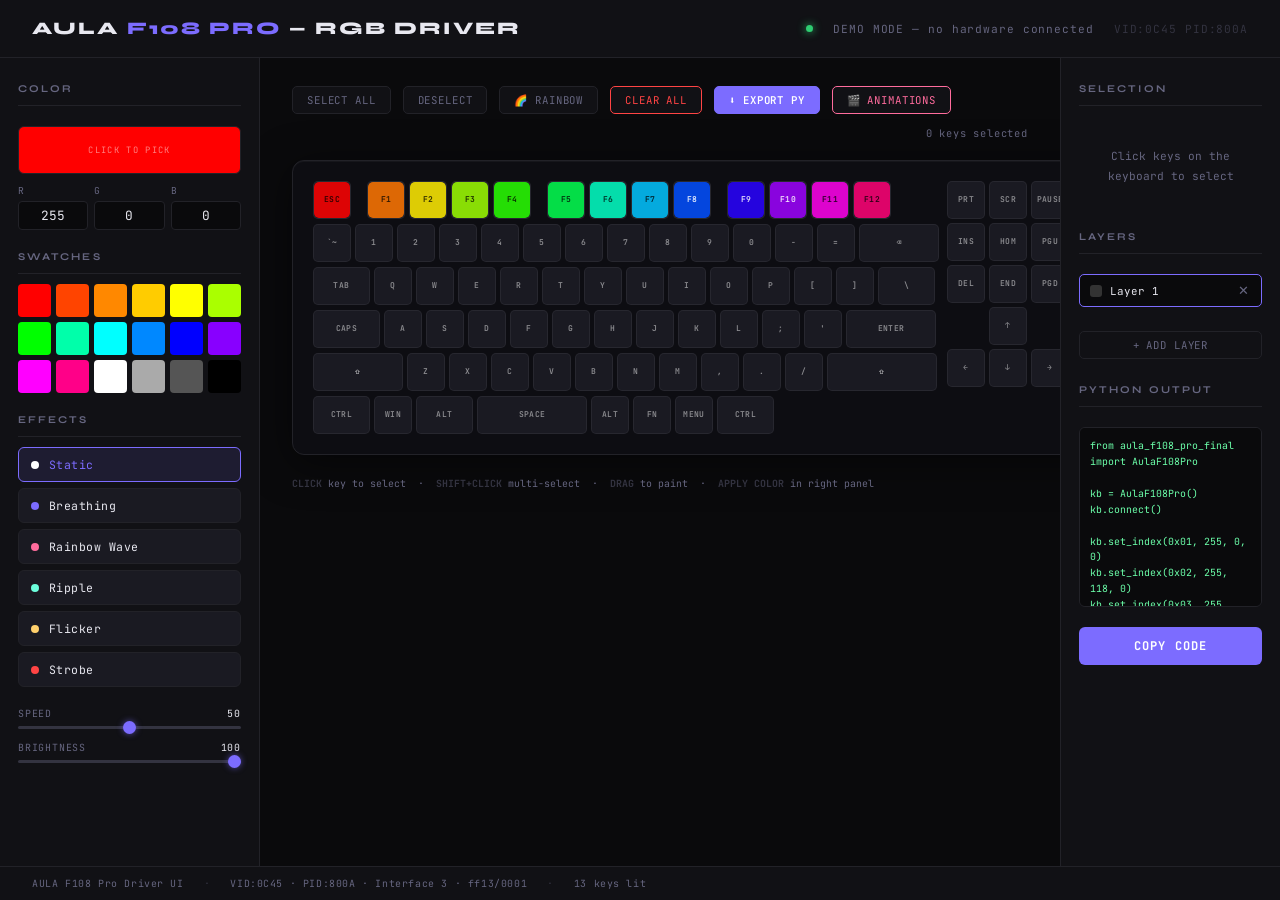
==== index.html @ 21dea111 "first publish of the custom driver" ====
<!DOCTYPE html>
<html lang="en">

<head>
    <meta charset="UTF-8">
    <meta name="viewport" content="width=device-width, initial-scale=1.0">
    <title>AULA F108 Pro — RGB Driver</title>
    <link rel="stylesheet" href="main.css">
    <link rel="stylesheet" href="anim.css">
</head>

<body>

    <header>
        <div class="logo">AULA <span>F108 Pro</span> — RGB Driver</div>
        <div class="status-bar">
            <div class="status-dot"></div>
            <span id="conn-status">DEMO MODE — no hardware connected</span>
            <span class="footer-tag">VID:0C45 PID:800A</span>
        </div>
    </header>

    <main>
        <!-- LEFT: Color tools -->
        <div class="panel">
            <div class="panel-title">Color</div>

            <div class="color-picker-wrap">
                <div class="color-preview" id="colorPreview" onclick="document.getElementById('colorInput').click()">
                    <input type="color" id="colorInput" value="#ff0000">
                </div>
                <div class="rgb-row">
                    <div class="rgb-input"><label>R</label><input type="number" id="rVal" min="0" max="255" value="255"></div>
                    <div class="rgb-input"><label>G</label><input type="number" id="gVal" min="0" max="255" value="0"></div>
                    <div class="rgb-input"><label>B</label><input type="number" id="bVal" min="0" max="255" value="0"></div>
                </div>
            </div>

            <div>
                <div class="panel-title" style="margin-bottom:10px">Swatches</div>
                <div class="swatch-grid" id="swatchGrid"></div>
            </div>

            <div>
                <div class="panel-title" style="margin-bottom:10px">Effects</div>
                <div class="effect-list">
                    <button class="effect-btn active" data-effect="static" onclick="setEffect(this)">
                        <div class="effect-dot" style="background:#fff"></div>Static
                    </button>
                    <button class="effect-btn" data-effect="breathing" onclick="setEffect(this)">
                        <div class="effect-dot" style="background:#7c6cff"></div>Breathing
                    </button>
                    <button class="effect-btn" data-effect="wave" onclick="setEffect(this)">
                        <div class="effect-dot" style="background:#ff6c9d"></div>Rainbow Wave
                    </button>
                    <button class="effect-btn" data-effect="ripple" onclick="setEffect(this)">
                        <div class="effect-dot" style="background:#6cffdd"></div>Ripple
                    </button>
                    <button class="effect-btn" data-effect="flicker" onclick="setEffect(this)">
                        <div class="effect-dot" style="background:#ffd06c"></div>Flicker
                    </button>
                    <button class="effect-btn" data-effect="strobe" onclick="setEffect(this)">
                        <div class="effect-dot" style="background:#ff4444"></div>Strobe
                    </button>
                </div>
            </div>

            <div class="slider-group">
                <div class="slider-row">
                    <label>SPEED <span id="speedVal">50</span></label>
                    <input type="range" id="speedSlider" min="0" max="100" value="50"
                        oninput="document.getElementById('speedVal').textContent=this.value">
                </div>
                <div class="slider-row">
                    <label>BRIGHTNESS <span id="brightVal">100</span></label>
                    <input type="range" id="brightSlider" min="0" max="100" value="100"
                        oninput="document.getElementById('brightVal').textContent=this.value">
                </div>
            </div>
        </div>

        <!-- CENTER: Keyboard -->
        <div class="kb-area">
            <div class="kb-toolbar">
                <button class="tb-btn" onclick="selectAll()">SELECT ALL</button>
                <button class="tb-btn" onclick="clearSelection()">DESELECT</button>
                <button class="tb-btn" onclick="applyRainbow()">🌈 RAINBOW</button>
                <button class="tb-btn danger" onclick="clearAll()">CLEAR ALL</button>
                <button class="tb-btn primary" onclick="exportConfig()">⬇ EXPORT PY</button>
                <span class="selection-info" id="selInfo">0 keys selected</span>
            </div>

            <div class="keyboard" id="keyboard"></div>

            <div style="font-size:0.62rem;color:var(--dim);line-height:1.8">
                <b style="color:var(--muted)">CLICK</b> key to select &nbsp;·&nbsp;
                <b style="color:var(--muted)">SHIFT+CLICK</b> multi-select &nbsp;·&nbsp;
                <b style="color:var(--muted)">DRAG</b> to paint &nbsp;·&nbsp;
                <b style="color:var(--muted)">APPLY COLOR</b> in right panel
            </div>
        </div>

        <!-- RIGHT: Selection & output -->
        <div class="panel">
            <div class="panel-title">Selection</div>
            <div id="selPanel">
                <div class="sel-empty">Click keys on the<br>keyboard to select</div>
            </div>

            <div class="panel-title" style="margin-top:4px">Layers</div>
            <div class="layer-list" id="layerList"></div>
            <button class="tb-btn" style="width:100%;margin-top:4px" onclick="addLayer()">+ ADD LAYER</button>

            <div class="panel-title" style="margin-top:4px">Python Output</div>
            <textarea id="pyOutput" readonly style="
                background:var(--bg);border:1px solid var(--border);border-radius:6px;
                color:#6cffaa;font-family:inherit;font-size:0.62rem;padding:10px;
                resize:none;height:180px;width:100%;line-height:1.6;outline:none;
            "></textarea>
            <button class="apply-btn" onclick="copyPython()">COPY CODE</button>
        </div>
    </main>

    <footer>
        <span>AULA F108 Pro Driver UI</span>
        <span class="footer-tag">·</span>
        <span>VID:0C45 · PID:800A · Interface 3 · ff13/0001</span>
        <span class="footer-tag">·</span>
        <span id="colorCount">0 keys lit</span>
    </footer>

    <div id="toast"></div>

    <!-- Animation panel -->
    <div id="animPanel">
        <div class="anim-modal">
            <div class="anim-header">
                <h2>Animation <span>Editor</span></h2>
                <div style="font-size:0.62rem;color:var(--dim)" id="animFrameCount">0 frames</div>
                <button class="tb-btn" onclick="closeAnimPanel()" style="margin-left:8px">✕ CLOSE</button>
            </div>
            <div class="anim-body">
                <div class="anim-main">
                    <!-- Timeline -->
                    <div class="timeline-wrap">
                        <div class="timeline-label">
                            <span>FRAMES</span>
                            <span id="totalDurationLabel" style="color:var(--text)">0ms total</span>
                        </div>
                        <div class="timeline" id="animTimeline">
                            <button class="add-frame-btn" onclick="addFrame()" title="Add frame">+</button>
                        </div>
                    </div>
                    <!-- Mini keyboard -->
                    <div class="anim-kb-area">
                        <div style="font-size:0.62rem;color:var(--dim)">
                            Click a frame above, then paint keys below. Uses current color picker color.
                        </div>
                        <div class="mini-keyboard" id="miniKeyboard"></div>
                    </div>
                </div>

                <!-- Side panel -->
                <div class="anim-side">
                    <div>
                        <div class="panel-title" style="margin-bottom:10px">Frame Settings</div>
                        <div class="duration-row">
                            <label>DURATION</label>
                            <input type="number" id="frameDuration" min="16" max="9999" value="100"
                                oninput="updateFrameDuration()">
                            <span>ms</span>
                        </div>
                        <div style="font-size:0.6rem;color:var(--dim);margin-top:6px">16ms = ~60fps &nbsp;·&nbsp; 33ms = ~30fps</div>
                    </div>

                    <div style="margin-top:12px">
                        <label style="font-size:0.62rem;color:var(--dim)">FRAME COLOR</label>
                        <div style="display:flex;gap:6px;align-items:center;margin-top:4px">
                            <input type="color" id="animColorPicker" value="#ff0000"
                                style="width:36px;height:28px;border:none;background:none;cursor:pointer">
                            <span id="animColorPreview"
                                style="width:20px;height:20px;border-radius:4px;border:1px solid var(--border);background:#ff0000"></span>
                        </div>
                    </div>

                    <div class="frame-actions">
                        <div class="panel-title" style="margin-bottom:8px">Frame Tools</div>
                        <button class="tb-btn" onclick="duplicateFrame()">DUPLICATE FRAME</button>
                        <button class="tb-btn" onclick="clearFrame()">CLEAR FRAME</button>
                        <button class="tb-btn" onclick="copyFromMain()">COPY FROM MAIN VIEW</button>
                        <button class="tb-btn danger" onclick="deleteFrame()">DELETE FRAME</button>
                    </div>

                    <div>
                        <div class="panel-title" style="margin-bottom:10px">Playback</div>
                        <div class="loop-row">
                            <input type="checkbox" id="loopAnim" checked>
                            <label for="loopAnim">Loop animation</label>
                        </div>
                        <div style="height:8px"></div>
                        <div class="playback-controls">
                            <button class="play-btn" id="playBtn" onclick="togglePreview()">▶ PREVIEW</button>
                        </div>
                        <div style="font-size:0.6rem;color:var(--dim);margin-top:6px" id="playStatus">Stopped</div>
                    </div>

                    <div>
                        <div class="panel-title" style="margin-bottom:10px">Save Animation</div>
                        <input type="text" class="anim-name-input" id="animNameInput" placeholder="Animation name..."
                            value="My Animation">
                        <div style="height:8px"></div>
                        <button class="apply-btn" onclick="saveAnimation()" style="font-size:0.68rem">SAVE TO FILE (JSON)</button>
                    </div>

                    <div>
                        <div class="panel-title" style="margin-bottom:10px">Load Animation</div>
                        <button class="tb-btn" style="width:100%;margin-bottom:8px"
                            onclick="document.getElementById('loadFileInput').click()">📂 LOAD JSON FILE</button>
                        <input type="file" id="loadFileInput" accept=".json" style="display:none"
                            onchange="loadAnimationFile(event)">
                        <div id="savedAnimList" style="display:flex;flex-direction:column;gap:5px"></div>
                    </div>

                    <div>
                        <div class="panel-title" style="margin-bottom:8px">Export Python</div>
                        <textarea id="animPyOutput" readonly style="
                            background:var(--bg);border:1px solid var(--border);border-radius:6px;
                            color:#6cffaa;font-family:inherit;font-size:0.58rem;padding:8px;
                            resize:none;height:120px;width:100%;line-height:1.6;outline:none;
                        "></textarea>
                        <button class="tb-btn" style="width:100%;margin-top:6px" onclick="copyAnimPython()">COPY CODE</button>
                    </div>
                </div>
            </div>
        </div>
    </div>

    <!-- Scripts: load order matters — layout data first, then main logic, then anim -->
    <script src="layout.js"></script>
    <script src="main.js"></script>
    <script src="anim.js"></script>

</body>
</html>
---- main.css ----
@import url('https://fonts.googleapis.com/css2?family=JetBrains+Mono:wght@300;400;600;700&family=Syne:wght@400;700;800&display=swap');

    :root {
        --bg: #0a0a0c;
        --surface: #111115;
        --border: #222228;
        --muted: #333340;
        --text: #e8e8f0;
        --dim: #666680;
        --accent: #7c6cff;
        --accent2: #ff6c9d;
        --key-off: #1a1a22;
        --key-hover: #25252f;
    }

    * {
        box-sizing: border-box;
        margin: 0;
        padding: 0;
    }

    body {
        background: var(--bg);
        color: var(--text);
        font-family: 'JetBrains Mono', monospace;
        min-height: 100vh;
        display: flex;
        flex-direction: column;
        overflow-x: hidden;
    }

    /* ── Header ── */
    header {
        display: flex;
        align-items: center;
        justify-content: space-between;
        padding: 18px 32px;
        border-bottom: 1px solid var(--border);
        background: var(--surface);
    }

    .logo {
        font-family: 'Syne', sans-serif;
        font-weight: 800;
        font-size: 1.1rem;
        letter-spacing: 0.12em;
        text-transform: uppercase;
    }

    .logo span {
        color: var(--accent);
    }

    .status-bar {
        display: flex;
        align-items: center;
        gap: 20px;
        font-size: 0.7rem;
        color: var(--dim);
        letter-spacing: 0.08em;
    }

    .status-dot {
        width: 7px;
        height: 7px;
        border-radius: 50%;
        background: #2ecc71;
        box-shadow: 0 0 8px #2ecc71;
        animation: pulse 2s infinite;
    }

    @keyframes pulse {

        0%,
        100% {
            opacity: 1
        }

        50% {
            opacity: 0.4
        }
    }

    /* ── Main layout ── */
    main {
        flex: 1;
        display: grid;
        grid-template-columns: 260px 1fr 220px;
        gap: 0;
        height: calc(100vh - 57px);
    }

    /* ── Sidebar panels ── */
    .panel {
        background: var(--surface);
        border-right: 1px solid var(--border);
        padding: 24px 18px;
        overflow-y: auto;
        display: flex;
        flex-direction: column;
        gap: 20px;
    }

    .panel:last-child {
        border-right: none;
        border-left: 1px solid var(--border);
    }

    .panel-title {
        font-family: 'Syne', sans-serif;
        font-size: 0.65rem;
        font-weight: 700;
        letter-spacing: 0.2em;
        text-transform: uppercase;
        color: var(--dim);
        padding-bottom: 10px;
        border-bottom: 1px solid var(--border);
    }

    /* ── Color picker ── */
    .color-picker-wrap {
        display: flex;
        flex-direction: column;
        gap: 10px;
    }

    .color-preview {
        height: 48px;
        border-radius: 6px;
        background: #ff0000;
        border: 1px solid var(--border);
        transition: background 0.15s;
        cursor: pointer;
        position: relative;
        overflow: hidden;
    }

    .color-preview::after {
        content: 'CLICK TO PICK';
        position: absolute;
        inset: 0;
        display: flex;
        align-items: center;
        justify-content: center;
        font-size: 0.55rem;
        letter-spacing: 0.15em;
        color: rgba(255, 255, 255, 0.5);
    }

    input[type=color] {
        opacity: 0;
        position: absolute;
        width: 1px;
        height: 1px;
    }

    .rgb-row {
        display: grid;
        grid-template-columns: 1fr 1fr 1fr;
        gap: 6px;
    }

    .rgb-input {
        display: flex;
        flex-direction: column;
        gap: 4px;
    }

    .rgb-input label {
        font-size: 0.6rem;
        color: var(--dim);
        letter-spacing: 0.1em;
    }

    .rgb-input input[type=number] {
        background: var(--bg);
        border: 1px solid var(--border);
        border-radius: 4px;
        color: var(--text);
        font-family: inherit;
        font-size: 0.8rem;
        padding: 5px 8px;
        width: 100%;
        text-align: center;
        -moz-appearance: textfield;
    }

    .rgb-input input::-webkit-inner-spin-button {
        display: none;
    }

    .rgb-input input:focus {
        outline: none;
        border-color: var(--accent);
    }

    /* ── Swatches ── */
    .swatch-grid {
        display: grid;
        grid-template-columns: repeat(6, 1fr);
        gap: 5px;
    }

    .swatch {
        aspect-ratio: 1;
        border-radius: 4px;
        cursor: pointer;
        border: 2px solid transparent;
        transition: transform 0.1s, border-color 0.1s;
    }

    .swatch:hover {
        transform: scale(1.15);
        border-color: rgba(255, 255, 255, 0.3);
    }

    /* ── Effect presets ── */
    .effect-list {
        display: flex;
        flex-direction: column;
        gap: 6px;
    }

    .effect-btn {
        background: var(--key-off);
        border: 1px solid var(--border);
        border-radius: 6px;
        color: var(--text);
        font-family: inherit;
        font-size: 0.72rem;
        padding: 9px 12px;
        cursor: pointer;
        text-align: left;
        display: flex;
        align-items: center;
        gap: 10px;
        letter-spacing: 0.04em;
        transition: background 0.15s, border-color 0.15s;
    }

    .effect-btn:hover {
        background: var(--key-hover);
        border-color: var(--accent);
    }

    .effect-btn.active {
        border-color: var(--accent);
        background: rgba(124, 108, 255, 0.12);
        color: var(--accent);
    }

    .effect-dot {
        width: 8px;
        height: 8px;
        border-radius: 50%;
        flex-shrink: 0;
    }

    /* ── Keyboard area ── */
    .kb-area {
        padding: 28px 32px;
        display: flex;
        flex-direction: column;
        gap: 20px;
        background: var(--bg);
        overflow: hidden;
    }

    .kb-toolbar {
        display: flex;
        align-items: center;
        gap: 12px;
        flex-wrap: wrap;
    }

    .tb-btn {
        background: var(--surface);
        border: 1px solid var(--border);
        border-radius: 5px;
        color: var(--dim);
        font-family: inherit;
        font-size: 0.67rem;
        padding: 6px 14px;
        cursor: pointer;
        letter-spacing: 0.08em;
        transition: all 0.15s;
    }

    .tb-btn:hover {
        color: var(--text);
        border-color: var(--muted);
    }

    .tb-btn.primary {
        background: var(--accent);
        border-color: var(--accent);
        color: #fff;
        font-weight: 600;
    }

    .tb-btn.primary:hover {
        background: #9080ff;
    }

    .tb-btn.danger {
        border-color: #ff4444;
        color: #ff4444;
    }

    .tb-btn.danger:hover {
        background: rgba(255, 68, 68, 0.1);
    }

    .selection-info {
        margin-left: auto;
        font-size: 0.65rem;
        color: var(--dim);
        letter-spacing: 0.08em;
    }

    /* ── Keyboard layout ── */
    .keyboard {
        background: #0d0d12;
        border: 1px solid var(--border);
        border-radius: 12px;
        padding: 20px;
        display: flex;
        flex-direction: column;
        gap: 5px;
        width: fit-content;
        box-shadow: 0 8px 40px rgba(0, 0, 0, 0.5), inset 0 1px 0 rgba(255, 255, 255, 0.04);
    }

    .kb-row {
        display: flex;
        gap: 4px;
        align-items: flex-end;
    }

    /* ── Keys ── */
    .key {
        height: 38px;
        min-width: 38px;
        border-radius: 5px;
        cursor: pointer;
        position: relative;
        display: flex;
        align-items: center;
        justify-content: center;
        font-size: 0.5rem;
        font-weight: 600;
        letter-spacing: 0.05em;
        text-transform: uppercase;
        color: rgba(255, 255, 255, 0.5);
        background: var(--key-off);
        border: 1px solid rgba(255, 255, 255, 0.06);
        transition: border-color 0.1s, color 0.1s, transform 0.08s;
        user-select: none;
        flex-shrink: 0;
        overflow: hidden;
    }

    .key::before {
        content: '';
        position: absolute;
        inset: 0;
        background: var(--key-color, transparent);
        opacity: 0.85;
        border-radius: inherit;
        transition: opacity 0.2s;
    }

    .key span {
        position: relative;
        z-index: 1;
        text-align: center;
        line-height: 1.2;
    }

    .key:hover {
        transform: translateY(-1px);
        border-color: rgba(255, 255, 255, 0.2);
    }

    .key:hover .key-label {
        opacity: 1;
    }

    .key.selected {
        border-color: var(--accent) !important;
        box-shadow: 0 0 0 1px var(--accent), 0 0 12px rgba(124, 108, 255, 0.4);
    }

    .key.lit {
        color: rgba(255, 255, 255, 0.9);
    }

    .key.unmapped {
        opacity: 0.3;
        cursor: not-allowed;
    }

    /* Key size variants */
    .key-15 {
        min-width: 57px;
    }

    .key-175 {
        min-width: 67px;
    }

    .key-2 {
        min-width: 80px;
    }

    .key-225 {
        min-width: 90px;
    }

    .key-275 {
        min-width: 110px;
    }

    .key-spacer {
        min-width: 8px;
        background: transparent;
        border: none;
        cursor: default;
    }

    .key-spacer:hover {
        transform: none;
    }

    /* ── Right panel - selection & layers ── */
    .sel-empty {
        color: var(--dim);
        font-size: 0.7rem;
        line-height: 1.8;
        text-align: center;
        padding: 20px 0;
    }

    .sel-count {
        font-family: 'Syne', sans-serif;
        font-size: 1.8rem;
        font-weight: 800;
        color: var(--accent);
        line-height: 1;
    }

    .sel-label {
        font-size: 0.65rem;
        color: var(--dim);
        letter-spacing: 0.1em;
        margin-top: 4px;
    }

    .apply-btn {
        width: 100%;
        background: var(--accent);
        border: none;
        border-radius: 6px;
        color: #fff;
        font-family: inherit;
        font-size: 0.75rem;
        font-weight: 700;
        letter-spacing: 0.1em;
        padding: 11px;
        cursor: pointer;
        text-transform: uppercase;
        transition: background 0.15s;
    }

    .apply-btn:hover {
        background: #9080ff;
    }

    .layer-list {
        display: flex;
        flex-direction: column;
        gap: 6px;
    }

    .layer-item {
        display: flex;
        align-items: center;
        gap: 8px;
        padding: 8px 10px;
        background: var(--bg);
        border: 1px solid var(--border);
        border-radius: 5px;
        font-size: 0.68rem;
        cursor: pointer;
        transition: border-color 0.15s;
    }

    .layer-item:hover {
        border-color: var(--muted);
    }

    .layer-item.active-layer {
        border-color: var(--accent);
    }

    .layer-color {
        width: 12px;
        height: 12px;
        border-radius: 3px;
        flex-shrink: 0;
    }

    .layer-name {
        flex: 1;
    }

    .layer-del {
        color: var(--dim);
        background: none;
        border: none;
        cursor: pointer;
        font-size: 0.8rem;
        padding: 0 2px;
    }

    .layer-del:hover {
        color: #ff4444;
    }

    /* ── Speed/brightness sliders ── */
    .slider-group {
        display: flex;
        flex-direction: column;
        gap: 12px;
    }

    .slider-row {
        display: flex;
        flex-direction: column;
        gap: 6px;
    }

    .slider-row label {
        font-size: 0.62rem;
        color: var(--dim);
        letter-spacing: 0.08em;
        display: flex;
        justify-content: space-between;
    }

    .slider-row label span {
        color: var(--text);
    }

    input[type=range] {
        width: 100%;
        appearance: none;
        height: 3px;
        background: var(--muted);
        border-radius: 2px;
        outline: none;
    }

    input[type=range]::-webkit-slider-thumb {
        appearance: none;
        width: 13px;
        height: 13px;
        border-radius: 50%;
        background: var(--accent);
        cursor: pointer;
        box-shadow: 0 0 6px rgba(124, 108, 255, 0.6);
    }

    /* ── Footer ── */
    footer {
        padding: 10px 32px;
        border-top: 1px solid var(--border);
        background: var(--surface);
        display: flex;
        align-items: center;
        gap: 20px;
        font-size: 0.62rem;
        color: var(--dim);
        letter-spacing: 0.06em;
    }

    .footer-tag {
        color: var(--muted);
    }

    /* ── Toast ── */
    #toast {
        position: fixed;
        bottom: 60px;
        right: 24px;
        background: var(--accent);
        color: #fff;
        font-size: 0.72rem;
        padding: 10px 18px;
        border-radius: 6px;
        opacity: 0;
        transform: translateY(8px);
        transition: all 0.25s;
        pointer-events: none;
        letter-spacing: 0.06em;
    }

    #toast.show {
        opacity: 1;
        transform: translateY(0);
    }
---- anim.css ----
/* ── Animation panel overlay ── */
#animPanel {
    display: none;
    position: fixed;
    inset: 0;
    background: rgba(0, 0, 0, 0.85);
    z-index: 100;
    backdrop-filter: blur(4px);
    align-items: center;
    justify-content: center;
}

#animPanel.open {
    display: flex;
}

.anim-modal {
    background: #0f0f14;
    border: 1px solid var(--border);
    border-radius: 12px;
    width: min(940px, 96vw);
    max-height: 90vh;
    display: flex;
    flex-direction: column;
    overflow: hidden;
    box-shadow: 0 24px 80px rgba(0, 0, 0, 0.8);
}

.anim-header {
    display: flex;
    align-items: center;
    gap: 14px;
    padding: 18px 24px;
    border-bottom: 1px solid var(--border);
    flex-shrink: 0;
}

.anim-header h2 {
    font-family: 'Syne', sans-serif;
    font-size: 1rem;
    font-weight: 800;
    letter-spacing: 0.1em;
    flex: 1;
}

.anim-header h2 span {
    color: var(--accent);
}

.anim-body {
    display: grid;
    grid-template-columns: 1fr 280px;
    flex: 1;
    overflow: hidden;
    min-height: 0;
}

.anim-main {
    display: flex;
    flex-direction: column;
    gap: 0;
    overflow: hidden;
    border-right: 1px solid var(--border);
}

/* ── Frame timeline ── */
.timeline-wrap {
    padding: 16px 20px;
    border-bottom: 1px solid var(--border);
    flex-shrink: 0;
}

.timeline-label {
    font-size: 0.62rem;
    color: var(--dim);
    letter-spacing: 0.12em;
    text-transform: uppercase;
    margin-bottom: 10px;
    display: flex;
    align-items: center;
    justify-content: space-between;
}

.timeline {
    display: flex;
    gap: 5px;
    align-items: stretch;
    overflow-x: auto;
    padding-bottom: 4px;
    min-height: 64px;
}

.timeline::-webkit-scrollbar {
    height: 3px;
}

.timeline::-webkit-scrollbar-track {
    background: var(--bg);
}

.timeline::-webkit-scrollbar-thumb {
    background: var(--muted);
    border-radius: 2px;
}

.frame-thumb {
    flex-shrink: 0;
    width: 52px;
    border-radius: 6px;
    border: 2px solid var(--border);
    cursor: pointer;
    position: relative;
    overflow: hidden;
    background: var(--key-off);
    transition: border-color 0.12s, transform 0.1s;
    display: flex;
    flex-direction: column;
}

.frame-thumb:hover {
    border-color: var(--muted);
    transform: translateY(-2px);
}

.frame-thumb.active-frame {
    border-color: var(--accent);
    box-shadow: 0 0 0 1px var(--accent);
}

.frame-preview {
    flex: 1;
    display: grid;
    grid-template-columns: repeat(8, 1fr);
    gap: 1px;
    padding: 4px;
}

.frame-pixel {
    aspect-ratio: 1;
    border-radius: 1px;
}

.frame-duration {
    font-size: 0.48rem;
    color: var(--dim);
    text-align: center;
    padding: 2px 0 3px;
    border-top: 1px solid var(--border);
    letter-spacing: 0.05em;
}

.frame-thumb.active-frame .frame-duration {
    color: var(--accent);
}

.add-frame-btn {
    flex-shrink: 0;
    width: 52px;
    border-radius: 6px;
    border: 2px dashed var(--border);
    cursor: pointer;
    background: transparent;
    color: var(--dim);
    font-size: 1.4rem;
    display: flex;
    align-items: center;
    justify-content: center;
    transition: border-color 0.12s, color 0.12s;
}

.add-frame-btn:hover {
    border-color: var(--accent);
    color: var(--accent);
}

/* ── Mini keyboard in animation editor ── */
.anim-kb-area {
    flex: 1;
    overflow-y: auto;
    padding: 16px 20px;
    display: flex;
    flex-direction: column;
    gap: 10px;
}

.mini-keyboard {
    background: #0d0d12;
    border: 1px solid var(--border);
    border-radius: 8px;
    padding: 10px;
    display: flex;
    flex-direction: column;
    gap: 3px;
    width: fit-content;
}

.mini-key {
    height: 22px;
    min-width: 22px;
    border-radius: 3px;
    cursor: pointer;
    position: relative;
    display: flex;
    align-items: center;
    justify-content: center;
    font-size: 0.38rem;
    font-weight: 600;
    color: rgba(255, 255, 255, 0.4);
    background: var(--key-off);
    border: 1px solid rgba(255, 255, 255, 0.05);
    transition: transform 0.08s;
    user-select: none;
    flex-shrink: 0;
    overflow: hidden;
}

.mini-key::before {
    content: '';
    position: absolute;
    inset: 0;
    background: var(--key-color, transparent);
    opacity: 0.85;
    border-radius: inherit;
}

.mini-key span {
    position: relative;
    z-index: 1;
}

.mini-key:hover {
    transform: scale(1.1);
    border-color: rgba(255, 255, 255, 0.15);
}

.mini-key.lit {
    color: rgba(255, 255, 255, 0.8);
}

/* Key size variants for mini */
.mk-15 {
    min-width: 33px;
}

.mk-175 {
    min-width: 39px;
}

.mk-2 {
    min-width: 46px;
}

.mk-225 {
    min-width: 52px;
}

.mk-275 {
    min-width: 63px;
}

.mk-spacer {
    min-width: 5px;
    background: transparent;
    border: none;
    cursor: default;
    pointer-events: none;
}

/* ── Anim side panel ── */
.anim-side {
    padding: 18px;
    display: flex;
    flex-direction: column;
    gap: 16px;
    overflow-y: auto;
}

.anim-side .panel-title {
    font-family: 'Syne', sans-serif;
    font-size: 0.62rem;
    font-weight: 700;
    letter-spacing: 0.2em;
    text-transform: uppercase;
    color: var(--dim);
    padding-bottom: 8px;
    border-bottom: 1px solid var(--border);
}

.duration-row {
    display: flex;
    align-items: center;
    gap: 8px;
}

.duration-row label {
    font-size: 0.65rem;
    color: var(--dim);
    flex-shrink: 0;
}

.duration-row input[type=number] {
    background: var(--bg);
    border: 1px solid var(--border);
    border-radius: 4px;
    color: var(--text);
    font-family: inherit;
    font-size: 0.8rem;
    padding: 5px 8px;
    width: 70px;
    text-align: center;
    -moz-appearance: textfield;
}

.duration-row input::-webkit-inner-spin-button {
    display: none;
}

.duration-row span {
    font-size: 0.62rem;
    color: var(--dim);
}

.frame-actions {
    display: flex;
    flex-direction: column;
    gap: 6px;
}

.frame-actions .tb-btn {
    width: 100%;
    text-align: center;
}

.playback-controls {
    display: flex;
    gap: 8px;
    align-items: center;
}

.play-btn {
    flex: 1;
    background: var(--accent);
    border: none;
    border-radius: 6px;
    color: #fff;
    font-family: inherit;
    font-size: 0.7rem;
    font-weight: 700;
    letter-spacing: 0.1em;
    padding: 9px;
    cursor: pointer;
    transition: background 0.15s;
}

.play-btn:hover {
    background: #9080ff;
}

.play-btn.playing {
    background: var(--accent2);
}

/* saved animations list */
.saved-anim-item {
    display: flex;
    align-items: center;
    gap: 8px;
    padding: 8px 10px;
    background: var(--bg);
    border: 1px solid var(--border);
    border-radius: 5px;
    font-size: 0.68rem;
    cursor: pointer;
    transition: border-color 0.15s;
}

.saved-anim-item:hover {
    border-color: var(--muted);
}

.saved-anim-item .load-btn {
    margin-left: auto;
    color: var(--accent);
    background: none;
    border: none;
    cursor: pointer;
    font-size: 0.65rem;
    font-family: inherit;
}

.saved-anim-item .del-btn {
    color: var(--dim);
    background: none;
    border: none;
    cursor: pointer;
    font-size: 0.7rem;
}

.saved-anim-item .del-btn:hover {
    color: #ff4444;
}

.anim-name-input {
    background: var(--bg);
    border: 1px solid var(--border);
    border-radius: 5px;
    color: var(--text);
    font-family: inherit;
    font-size: 0.75rem;
    padding: 7px 10px;
    width: 100%;
    outline: none;
}

.anim-name-input:focus {
    border-color: var(--accent);
}

.loop-row {
    display: flex;
    align-items: center;
    gap: 8px;
    font-size: 0.65rem;
    color: var(--dim);
}

.loop-row input[type=checkbox] {
    accent-color: var(--accent);
    width: 14px;
    height: 14px;
    cursor: pointer;
}
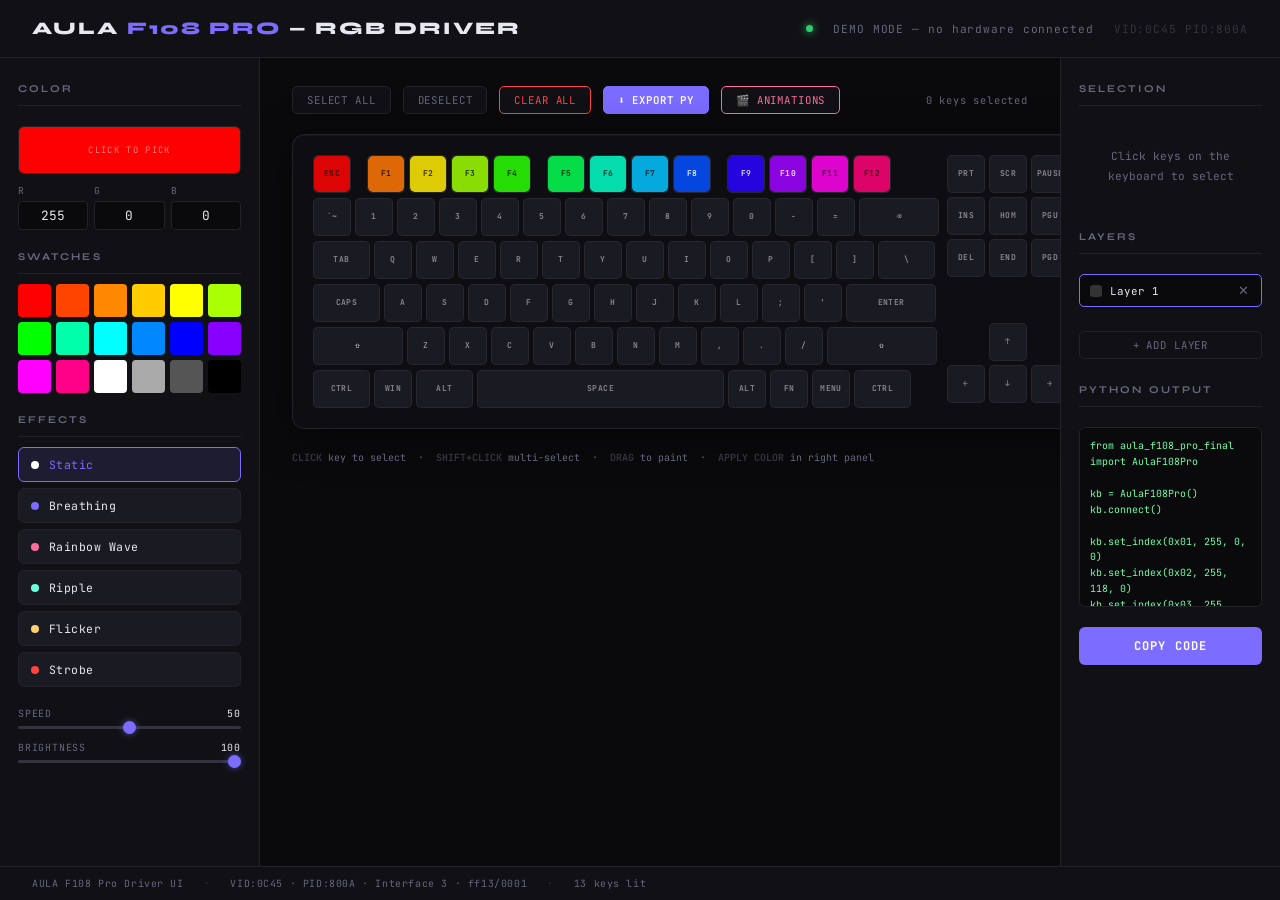
==== commit d9f0c4f5: "Small UI tweaks" ====
--- a/index.html
+++ b/index.html
@@ -84,7 +84,6 @@
             <div class="kb-toolbar">
                 <button class="tb-btn" onclick="selectAll()">SELECT ALL</button>
                 <button class="tb-btn" onclick="clearSelection()">DESELECT</button>
-                <button class="tb-btn" onclick="applyRainbow()">🌈 RAINBOW</button>
                 <button class="tb-btn danger" onclick="clearAll()">CLEAR ALL</button>
                 <button class="tb-btn primary" onclick="exportConfig()">⬇ EXPORT PY</button>
                 <span class="selection-info" id="selInfo">0 keys selected</span>
--- a/main.css
+++ b/main.css
@@ -1,4 +1,4 @@
-    @import url('https://fonts.googleapis.com/css2?family=JetBrains+Mono:wght@300;400;600;700&family=Syne:wght@400;700;800&display=swap');
+@import url('https://fonts.googleapis.com/css2?family=JetBrains+Mono:wght@300;400;600;700&family=Syne:wght@400;700;800&display=swap');
 
     :root {
         --bg: #0a0a0c;
@@ -419,6 +419,10 @@
 
     .key-275 {
         min-width: 110px;
+    }
+
+    .key-650 {
+        min-width: 247px;
     }
 
     .key-spacer {
@@ -608,4 +612,4 @@
     #toast.show {
         opacity: 1;
         transform: translateY(0);
-    }
+    }
--- a/anim.css
+++ b/anim.css
@@ -18,7 +18,7 @@
     background: #0f0f14;
     border: 1px solid var(--border);
     border-radius: 12px;
-    width: min(940px, 96vw);
+    width: min(1200px, 98vw);
     max-height: 90vh;
     display: flex;
     flex-direction: column;
@@ -105,12 +105,10 @@
 
 .frame-thumb {
     flex-shrink: 0;
-    width: 52px;
+    width: 160px;
     border-radius: 6px;
     border: 2px solid var(--border);
     cursor: pointer;
-    position: relative;
-    overflow: hidden;
     background: var(--key-off);
     transition: border-color 0.12s, transform 0.1s;
     display: flex;
@@ -129,15 +127,16 @@
 
 .frame-preview {
     flex: 1;
-    display: grid;
-    grid-template-columns: repeat(8, 1fr);
-    gap: 1px;
-    padding: 4px;
-}
-
-.frame-pixel {
-    aspect-ratio: 1;
-    border-radius: 1px;
+    padding: 3px;
+    display: flex;
+    align-items: center;
+    justify-content: center;
+    min-height: 50px;
+}
+
+.frame-preview svg {
+    width: 100%;
+    height: auto;
 }
 
 .frame-duration {
@@ -176,7 +175,7 @@
 /* ── Mini keyboard in animation editor ── */
 .anim-kb-area {
     flex: 1;
-    overflow-y: auto;
+    overflow: auto;
     padding: 16px 20px;
     display: flex;
     flex-direction: column;
@@ -195,8 +194,8 @@
 }
 
 .mini-key {
-    height: 22px;
-    min-width: 22px;
+    height: 28px;
+    min-width: 28px;
     border-radius: 3px;
     cursor: pointer;
     position: relative;
@@ -239,23 +238,27 @@
 
 /* Key size variants for mini */
 .mk-15 {
-    min-width: 33px;
+    min-width: 42px;
 }
 
 .mk-175 {
-    min-width: 39px;
+    min-width: 49px;
 }
 
 .mk-2 {
-    min-width: 46px;
+    min-width: 60px;
 }
 
 .mk-225 {
-    min-width: 52px;
+    min-width: 66px;
 }
 
 .mk-275 {
-    min-width: 63px;
+    min-width: 80px;
+}
+
+.mk-650 {
+    min-width: 170px;
 }
 
 .mk-spacer {
@@ -429,4 +432,4 @@
     width: 14px;
     height: 14px;
     cursor: pointer;
-}
+}
